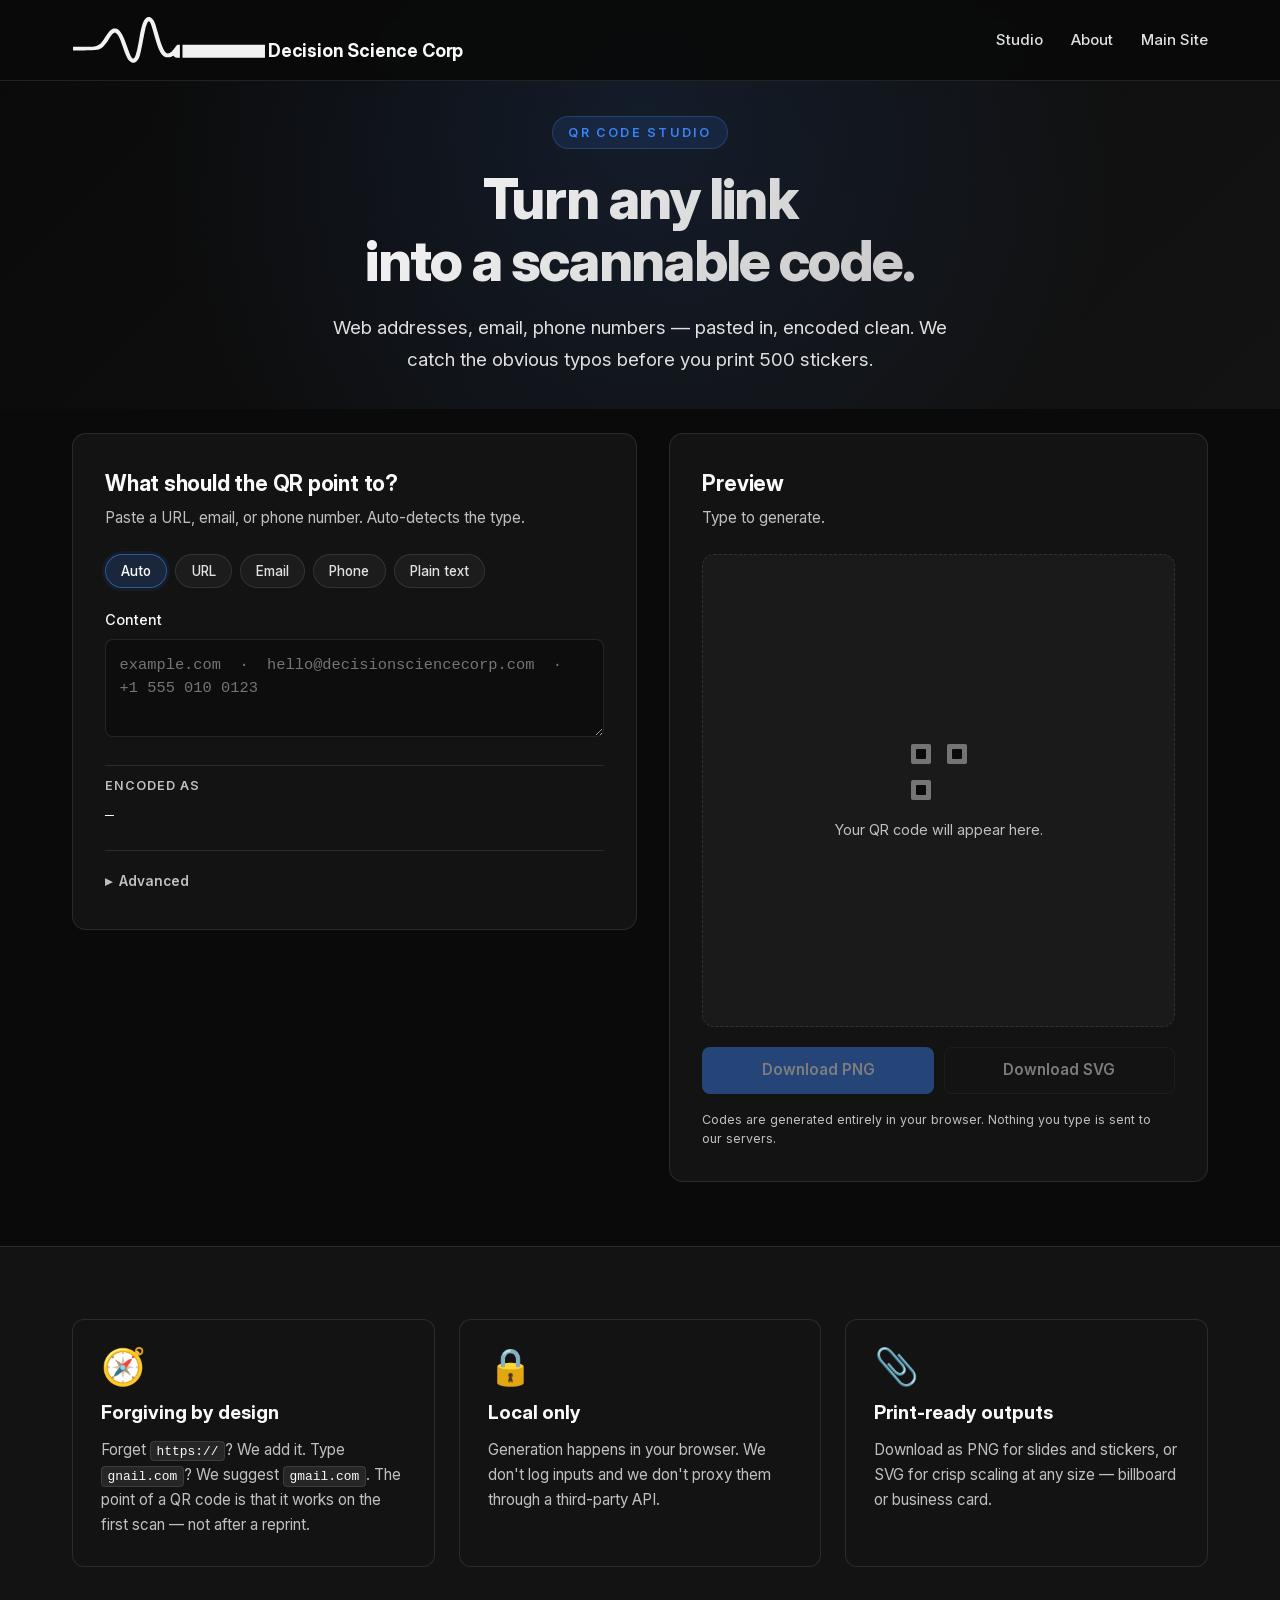
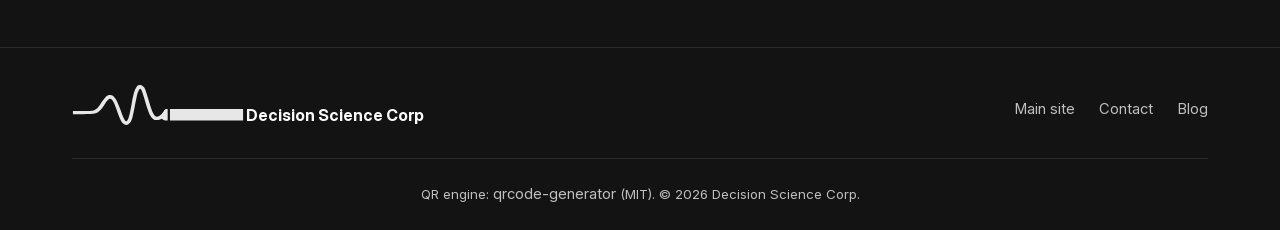
==== public/index.html @ e88663f1 "Initial QR Code Studio app Static, client-side QR generator at qr.decisionsciencecorp.com (multihost" ====
<!DOCTYPE html>
<html lang="en">
<head>
    <meta charset="UTF-8">
    <meta name="viewport" content="width=device-width, initial-scale=1.0">
    <title>QR Code Studio | Decision Science Corp</title>
    <meta name="description" content="Generate QR codes for any URL, email, or phone number. Catches common typos before you print stickers.">
    <meta name="theme-color" content="#0a0a0a">

    <link rel="icon" type="image/svg+xml" href="assets/images/favicon.svg">
    <link rel="stylesheet" href="fonts/inter.css">
    <link rel="stylesheet" href="styles.css">

    <meta property="og:title" content="QR Code Studio">
    <meta property="og:description" content="Turn any URL, email, or phone number into a scannable QR code.">
    <meta property="og:type" content="website">
    <meta property="og:url" content="https://qr.decisionsciencecorp.com/">
</head>
<body>
    <nav class="navbar" id="navbar">
        <div class="nav-container">
            <a href="https://decisionsciencecorp.com/" class="nav-logo" aria-label="Decision Science Corp">
                <img src="assets/images/logo-white.svg" alt="" class="nav-logo-img" aria-hidden="true">
                <span class="nav-logo-text">Decision Science Corp</span>
            </a>
            <ul class="nav-menu" id="nav-menu">
                <li><a href="#studio" class="nav-link">Studio</a></li>
                <li><a href="#about" class="nav-link">About</a></li>
                <li><a href="https://decisionsciencecorp.com/" class="nav-link">Main Site</a></li>
            </ul>
        </div>
    </nav>

    <section class="hero hero-compact" id="studio">
        <div class="hero-container">
            <div class="hero-content">
                <p class="hero-eyebrow">QR Code Studio</p>
                <h1 class="hero-title">Turn any link<br>into a scannable code.</h1>
                <p class="hero-subtitle">
                    Web addresses, email, phone numbers — pasted in, encoded clean.
                    We catch the obvious typos before you print 500 stickers.
                </p>
            </div>
        </div>
    </section>

    <section class="studio-section">
        <div class="container studio-grid">

            <div class="studio-card studio-card--input">
                <div class="studio-card__header">
                    <h2 class="studio-card__title">What should the QR point to?</h2>
                    <p class="studio-card__subtitle">Paste a URL, email, or phone number. Auto-detects the type.</p>
                </div>

                <div class="type-toggle" role="radiogroup" aria-label="QR content type">
                    <button type="button" class="type-pill is-active" data-type="auto" role="radio" aria-checked="true">Auto</button>
                    <button type="button" class="type-pill" data-type="url" role="radio" aria-checked="false">URL</button>
                    <button type="button" class="type-pill" data-type="email" role="radio" aria-checked="false">Email</button>
                    <button type="button" class="type-pill" data-type="tel" role="radio" aria-checked="false">Phone</button>
                    <button type="button" class="type-pill" data-type="text" role="radio" aria-checked="false">Plain text</button>
                </div>

                <div class="form-group">
                    <label class="form-label" for="content">Content</label>
                    <textarea id="content" class="form-textarea" rows="3"
                        placeholder="example.com  ·  hello@decisionsciencecorp.com  ·  +1 555 010 0123"
                        autocomplete="off" autocapitalize="off" autocorrect="off" spellcheck="false"></textarea>
                </div>

                <div class="suggestion-banner" id="suggestion-banner" hidden>
                    <div class="suggestion-banner__icon" aria-hidden="true">
                        <svg viewBox="0 0 16 16" width="16" height="16" fill="currentColor">
                            <path d="M8 1.5a6.5 6.5 0 1 1 0 13 6.5 6.5 0 0 1 0-13Zm-.75 4.25v3.5h1.5v-3.5h-1.5Zm0 5v1.5h1.5v-1.5h-1.5Z"/>
                        </svg>
                    </div>
                    <div class="suggestion-banner__body">
                        <p class="suggestion-banner__lead" id="suggestion-text"></p>
                        <div class="suggestion-banner__actions">
                            <button type="button" class="btn btn-small btn-primary" id="suggestion-accept">Use suggestion</button>
                            <button type="button" class="btn btn-small btn-secondary" id="suggestion-dismiss">Keep as typed</button>
                        </div>
                    </div>
                </div>

                <div class="status-row" id="status-row">
                    <span class="status-row__label">Encoded as</span>
                    <code class="status-row__value" id="encoded-value">—</code>
                </div>

                <div class="error-row" id="error-row" hidden>
                    <span id="error-text"></span>
                </div>

                <details class="advanced">
                    <summary>Advanced</summary>
                    <div class="advanced-grid">
                        <label class="advanced-field">
                            <span class="advanced-field__label">Error correction</span>
                            <select id="ecl" class="form-input">
                                <option value="L">L — 7% (smaller code)</option>
                                <option value="M" selected>M — 15% (balanced)</option>
                                <option value="Q">Q — 25%</option>
                                <option value="H">H — 30% (most damage-tolerant)</option>
                            </select>
                        </label>
                        <label class="advanced-field">
                            <span class="advanced-field__label">Module size (px)</span>
                            <input id="cell-size" class="form-input" type="number" min="2" max="20" step="1" value="8">
                        </label>
                        <label class="advanced-field">
                            <span class="advanced-field__label">Quiet-zone margin</span>
                            <input id="margin" class="form-input" type="number" min="0" max="16" step="1" value="4">
                        </label>
                    </div>
                </details>
            </div>

            <div class="studio-card studio-card--preview">
                <div class="studio-card__header">
                    <h2 class="studio-card__title">Preview</h2>
                    <p class="studio-card__subtitle" id="preview-meta">Type to generate.</p>
                </div>

                <div class="qr-stage" id="qr-stage" data-state="empty">
                    <div class="qr-empty" id="qr-empty">
                        <svg viewBox="0 0 64 64" width="64" height="64" aria-hidden="true">
                            <g fill="currentColor" opacity="0.55">
                                <rect x="4" y="4" width="20" height="20" rx="2"/>
                                <rect x="40" y="4" width="20" height="20" rx="2"/>
                                <rect x="4" y="40" width="20" height="20" rx="2"/>
                            </g>
                            <g fill="#0a0a0a">
                                <rect x="9" y="9" width="10" height="10" rx="1"/>
                                <rect x="45" y="9" width="10" height="10" rx="1"/>
                                <rect x="9" y="45" width="10" height="10" rx="1"/>
                            </g>
                        </svg>
                        <p>Your QR code will appear here.</p>
                    </div>
                    <canvas id="qr-canvas" hidden></canvas>
                </div>

                <div class="download-row">
                    <button type="button" class="btn btn-primary" id="download-png" disabled>Download PNG</button>
                    <button type="button" class="btn btn-secondary" id="download-svg" disabled>Download SVG</button>
                </div>

                <p class="preview-fineprint">
                    Codes are generated entirely in your browser. Nothing you type is sent to our servers.
                </p>
            </div>
        </div>
    </section>

    <section class="info-section" id="about">
        <div class="container info-grid">
            <div class="info-card">
                <div class="info-card__icon" aria-hidden="true">🧭</div>
                <h3 class="info-card__title">Forgiving by design</h3>
                <p class="info-card__body">
                    Forget <code>https://</code>? We add it. Type <code>gnail.com</code>?
                    We suggest <code>gmail.com</code>. The point of a QR code is that it
                    works on the first scan — not after a reprint.
                </p>
            </div>
            <div class="info-card">
                <div class="info-card__icon" aria-hidden="true">🔒</div>
                <h3 class="info-card__title">Local only</h3>
                <p class="info-card__body">
                    Generation happens in your browser. We don't log inputs and we don't
                    proxy them through a third-party API.
                </p>
            </div>
            <div class="info-card">
                <div class="info-card__icon" aria-hidden="true">📎</div>
                <h3 class="info-card__title">Print-ready outputs</h3>
                <p class="info-card__body">
                    Download as PNG for slides and stickers, or SVG for crisp scaling at
                    any size — billboard or business card.
                </p>
            </div>
        </div>
    </section>

    <footer class="footer">
        <div class="container">
            <div class="footer-content">
                <div class="footer-brand">
                    <a href="https://decisionsciencecorp.com/" class="footer-brand-link">
                        <img src="assets/images/logo-white.svg" alt="" class="footer-logo-img" aria-hidden="true">
                        <span class="footer-brand-text">Decision Science Corp</span>
                    </a>
                </div>
                <ul class="footer-list footer-list--inline">
                    <li><a class="footer-link" href="https://decisionsciencecorp.com/">Main site</a></li>
                    <li><a class="footer-link" href="https://decisionsciencecorp.com/#contact">Contact</a></li>
                    <li><a class="footer-link" href="https://decisionsciencecorp.com/blog.php">Blog</a></li>
                </ul>
            </div>
            <div class="footer-bottom">
                <p class="footer-copyright">
                    QR engine: <a class="footer-link" href="https://github.com/kazuhikoarase/qrcode-generator">qrcode-generator</a> (MIT).
                    &copy; <span id="year"></span> Decision Science Corp.
                </p>
            </div>
        </div>
    </footer>

    <script src="vendor/qrcode.js"></script>
    <script src="vendor/qrcode_UTF8.js"></script>
    <script src="app.js" defer></script>
</body>
</html>
---- public/fonts/inter.css ----
/* Variable fonts usage:
:root { font-family: "Inter", sans-serif; }
@supports (font-variation-settings: normal) {
  :root { font-family: "InterVariable", sans-serif; font-optical-sizing: auto; }
} */
@font-face {
  font-family: InterVariable;
  font-style: normal;
  font-weight: 100 900;
  font-display: swap;
  src: url("InterVariable.woff2") format("woff2");
}
@font-face {
  font-family: InterVariable;
  font-style: italic;
  font-weight: 100 900;
  font-display: swap;
  src: url("InterVariable-Italic.woff2") format("woff2");
}

/* static fonts */
@font-face { font-family: "Inter"; font-style: normal; font-weight: 100; font-display: swap; src: url("Inter-Thin.woff2") format("woff2"); }
@font-face { font-family: "Inter"; font-style: italic; font-weight: 100; font-display: swap; src: url("Inter-ThinItalic.woff2") format("woff2"); }
@font-face { font-family: "Inter"; font-style: normal; font-weight: 200; font-display: swap; src: url("Inter-ExtraLight.woff2") format("woff2"); }
@font-face { font-family: "Inter"; font-style: italic; font-weight: 200; font-display: swap; src: url("Inter-ExtraLightItalic.woff2") format("woff2"); }
@font-face { font-family: "Inter"; font-style: normal; font-weight: 300; font-display: swap; src: url("Inter-Light.woff2") format("woff2"); }
@font-face { font-family: "Inter"; font-style: italic; font-weight: 300; font-display: swap; src: url("Inter-LightItalic.woff2") format("woff2"); }
@font-face { font-family: "Inter"; font-style: normal; font-weight: 400; font-display: swap; src: url("Inter-Regular.woff2") format("woff2"); }
@font-face { font-family: "Inter"; font-style: italic; font-weight: 400; font-display: swap; src: url("Inter-Italic.woff2") format("woff2"); }
@font-face { font-family: "Inter"; font-style: normal; font-weight: 500; font-display: swap; src: url("Inter-Medium.woff2") format("woff2"); }
@font-face { font-family: "Inter"; font-style: italic; font-weight: 500; font-display: swap; src: url("Inter-MediumItalic.woff2") format("woff2"); }
@font-face { font-family: "Inter"; font-style: normal; font-weight: 600; font-display: swap; src: url("Inter-SemiBold.woff2") format("woff2"); }
@font-face { font-family: "Inter"; font-style: italic; font-weight: 600; font-display: swap; src: url("Inter-SemiBoldItalic.woff2") format("woff2"); }
@font-face { font-family: "Inter"; font-style: normal; font-weight: 700; font-display: swap; src: url("Inter-Bold.woff2") format("woff2"); }
@font-face { font-family: "Inter"; font-style: italic; font-weight: 700; font-display: swap; src: url("Inter-BoldItalic.woff2") format("woff2"); }
@font-face { font-family: "Inter"; font-style: normal; font-weight: 800; font-display: swap; src: url("Inter-ExtraBold.woff2") format("woff2"); }
@font-face { font-family: "Inter"; font-style: italic; font-weight: 800; font-display: swap; src: url("Inter-ExtraBoldItalic.woff2") format("woff2"); }
@font-face { font-family: "Inter"; font-style: normal; font-weight: 900; font-display: swap; src: url("Inter-Black.woff2") format("woff2"); }
@font-face { font-family: "Inter"; font-style: italic; font-weight: 900; font-display: swap; src: url("Inter-BlackItalic.woff2") format("woff2"); }
@font-face { font-family: "InterDisplay"; font-style: normal; font-weight: 100; font-display: swap; src: url("InterDisplay-Thin.woff2") format("woff2"); }
@font-face { font-family: "InterDisplay"; font-style: italic; font-weight: 100; font-display: swap; src: url("InterDisplay-ThinItalic.woff2") format("woff2"); }
@font-face { font-family: "InterDisplay"; font-style: normal; font-weight: 200; font-display: swap; src: url("InterDisplay-ExtraLight.woff2") format("woff2"); }
@font-face { font-family: "InterDisplay"; font-style: italic; font-weight: 200; font-display: swap; src: url("InterDisplay-ExtraLightItalic.woff2") format("woff2"); }
@font-face { font-family: "InterDisplay"; font-style: normal; font-weight: 300; font-display: swap; src: url("InterDisplay-Light.woff2") format("woff2"); }
@font-face { font-family: "InterDisplay"; font-style: italic; font-weight: 300; font-display: swap; src: url("InterDisplay-LightItalic.woff2") format("woff2"); }
@font-face { font-family: "InterDisplay"; font-style: normal; font-weight: 400; font-display: swap; src: url("InterDisplay-Regular.woff2") format("woff2"); }
@font-face { font-family: "InterDisplay"; font-style: italic; font-weight: 400; font-display: swap; src: url("InterDisplay-Italic.woff2") format("woff2"); }
@font-face { font-family: "InterDisplay"; font-style: normal; font-weight: 500; font-display: swap; src: url("InterDisplay-Medium.woff2") format("woff2"); }
@font-face { font-family: "InterDisplay"; font-style: italic; font-weight: 500; font-display: swap; src: url("InterDisplay-MediumItalic.woff2") format("woff2"); }
@font-face { font-family: "InterDisplay"; font-style: normal; font-weight: 600; font-display: swap; src: url("InterDisplay-SemiBold.woff2") format("woff2"); }
@font-face { font-family: "InterDisplay"; font-style: italic; font-weight: 600; font-display: swap; src: url("InterDisplay-SemiBoldItalic.woff2") format("woff2"); }
@font-face { font-family: "InterDisplay"; font-style: normal; font-weight: 700; font-display: swap; src: url("InterDisplay-Bold.woff2") format("woff2"); }
@font-face { font-family: "InterDisplay"; font-style: italic; font-weight: 700; font-display: swap; src: url("InterDisplay-BoldItalic.woff2") format("woff2"); }
@font-face { font-family: "InterDisplay"; font-style: normal; font-weight: 800; font-display: swap; src: url("InterDisplay-ExtraBold.woff2") format("woff2"); }
@font-face { font-family: "InterDisplay"; font-style: italic; font-weight: 800; font-display: swap; src: url("InterDisplay-ExtraBoldItalic.woff2") format("woff2"); }
@font-face { font-family: "InterDisplay"; font-style: normal; font-weight: 900; font-display: swap; src: url("InterDisplay-Black.woff2") format("woff2"); }
@font-face { font-family: "InterDisplay"; font-style: italic; font-weight: 900; font-display: swap; src: url("InterDisplay-BlackItalic.woff2") format("woff2"); }

@font-feature-values InterVariable {
    @character-variant {
        cv01: 1; cv02: 2; cv03: 3; cv04: 4; cv05: 5; cv06: 6; cv07: 7; cv08: 8;
        cv09: 9; cv10: 10; cv11: 11; cv12: 12; cv13: 13;
        alt-1:            1; /* Alternate one */
        alt-3:            9; /* Flat-top three */
        open-4:           2; /* Open four */
        open-6:           3; /* Open six */
        open-9:           4; /* Open nine */
        lc-l-with-tail:   5; /* Lower-case L with tail */
        simplified-u:     6; /* Simplified u */
        alt-double-s:     7; /* Alternate German double s */
        uc-i-with-serif:  8; /* Upper-case i with serif */
        uc-g-with-spur:  10; /* Capital G with spur */
        single-story-a:  11; /* Single-story a */
        compact-lc-f:    12; /* Compact f */
        compact-lc-t:    13; /* Compact t */
    }
    @styleset {
        ss01: 1; ss02: 2; ss03: 3; ss04: 4; ss05: 5; ss06: 6; ss07: 7; ss08: 8;
        open-digits: 1;                /* Open digits */
        disambiguation: 2;             /* Disambiguation (with zero) */
        disambiguation-except-zero: 4; /* Disambiguation (no zero) */
        round-quotes-and-commas: 3;    /* Round quotes &amp; commas */
        square-punctuation: 7;         /* Square punctuation */
        square-quotes: 8;              /* Square quotes */
        circled-characters: 5;         /* Circled characters */
        squared-characters: 6;         /* Squared characters */
    }
}
@font-feature-values Inter {
    @character-variant {
        cv01: 1; cv02: 2; cv03: 3; cv04: 4; cv05: 5; cv06: 6; cv07: 7; cv08: 8;
        cv09: 9; cv10: 10; cv11: 11; cv12: 12; cv13: 13;
        alt-1:            1; /* Alternate one */
        alt-3:            9; /* Flat-top three */
        open-4:           2; /* Open four */
        open-6:           3; /* Open six */
        open-9:           4; /* Open nine */
        lc-l-with-tail:   5; /* Lower-case L with tail */
        simplified-u:     6; /* Simplified u */
        alt-double-s:     7; /* Alternate German double s */
        uc-i-with-serif:  8; /* Upper-case i with serif */
        uc-g-with-spur:  10; /* Capital G with spur */
        single-story-a:  11; /* Single-story a */
        compact-lc-f:    12; /* Compact f */
        compact-lc-t:    13; /* Compact t */
    }
    @styleset {
        ss01: 1; ss02: 2; ss03: 3; ss04: 4; ss05: 5; ss06: 6; ss07: 7; ss08: 8;
        open-digits: 1;                /* Open digits */
        disambiguation: 2;             /* Disambiguation (with zero) */
        disambiguation-except-zero: 4; /* Disambiguation (no zero) */
        round-quotes-and-commas: 3;    /* Round quotes &amp; commas */
        square-punctuation: 7;         /* Square punctuation */
        square-quotes: 8;              /* Square quotes */
        circled-characters: 5;         /* Circled characters */
        squared-characters: 6;         /* Squared characters */
    }
}
@font-feature-values InterDisplay {
    @character-variant {
        cv01: 1; cv02: 2; cv03: 3; cv04: 4; cv05: 5; cv06: 6; cv07: 7; cv08: 8;
        cv09: 9; cv10: 10; cv11: 11; cv12: 12; cv13: 13;
        alt-1:            1; /* Alternate one */
        alt-3:            9; /* Flat-top three */
        open-4:           2; /* Open four */
        open-6:           3; /* Open six */
        open-9:           4; /* Open nine */
        lc-l-with-tail:   5; /* Lower-case L with tail */
        simplified-u:     6; /* Simplified u */
        alt-double-s:     7; /* Alternate German double s */
        uc-i-with-serif:  8; /* Upper-case i with serif */
        uc-g-with-spur:  10; /* Capital G with spur */
        single-story-a:  11; /* Single-story a */
        compact-lc-f:    12; /* Compact f */
        compact-lc-t:    13; /* Compact t */
    }
    @styleset {
        ss01: 1; ss02: 2; ss03: 3; ss04: 4; ss05: 5; ss06: 6; ss07: 7; ss08: 8;
        open-digits: 1;                /* Open digits */
        disambiguation: 2;             /* Disambiguation (with zero) */
        disambiguation-except-zero: 4; /* Disambiguation (no zero) */
        round-quotes-and-commas: 3;    /* Round quotes &amp; commas */
        square-punctuation: 7;         /* Square punctuation */
        square-quotes: 8;              /* Square quotes */
        circled-characters: 5;         /* Circled characters */
        squared-characters: 6;         /* Squared characters */
    }
}
---- public/styles.css ----
/* QR Code Studio — visual identity tracks decisionsciencecorp.com */

* {
    margin: 0;
    padding: 0;
    box-sizing: border-box;
}

:root {
    font-family: "Inter", -apple-system, BlinkMacSystemFont, "Segoe UI", sans-serif;
    font-optical-sizing: auto;
    -webkit-font-smoothing: antialiased;
    -moz-osx-font-smoothing: grayscale;

    /* Colors — same palette as decisionsciencecorp.com */
    --bg-primary: #0a0a0a;
    --bg-secondary: #131313;
    --bg-card: rgba(20, 20, 20, 0.9);
    --text-primary: #fafafa;
    --text-secondary: #e0e0e0;
    --text-muted: #c0c0c0;
    --border-color: rgba(255, 255, 255, 0.1);
    --accent: #3b82f6;
    --accent-hover: #2563eb;
    --warn: #fbbf24;
    --warn-soft: rgba(251, 191, 36, 0.12);
    --warn-border: rgba(251, 191, 36, 0.32);
    --error: #fb7185;
    --error-soft: rgba(251, 113, 133, 0.12);
    --error-border: rgba(251, 113, 133, 0.32);

    /* Logo sizing copied from DSC root tokens (keeps wordmark + bar aligned) */
    --brand-wordmark-d-height-em: 0.7222;
    --brand-logo-bar-thickness-ratio: 0.2725;
    --brand-mark-height-em: calc(var(--brand-wordmark-d-height-em) / var(--brand-logo-bar-thickness-ratio));
    --brand-logo-bar-center-ratio: 0.7331;
    --brand-logo-bar-center-offset-ratio: calc(var(--brand-logo-bar-center-ratio) - 0.5);

    --site-nav-height: calc(4.75rem + env(safe-area-inset-top, 0px));
}

@supports (font-variation-settings: normal) {
    :root {
        font-family: "InterVariable", sans-serif;
    }
}

html {
    scroll-behavior: smooth;
    overflow-x: clip;
}

body {
    background: var(--bg-primary);
    color: var(--text-primary);
    line-height: 1.6;
    overflow-x: clip;
    min-height: 100vh;
}

.container {
    max-width: 1200px;
    margin: 0 auto;
    padding: 0 2rem;
    width: 100%;
    min-width: 0;
}

img, svg, canvas {
    max-width: 100%;
    height: auto;
}

/* `display: flex/grid` declarations beat the user-agent `[hidden] { display:none }`
 * rule on specificity. Restore the override globally so `element.hidden = true`
 * actually hides things. */
[hidden] { display: none !important; }

code {
    font-family: ui-monospace, "SFMono-Regular", Menlo, Consolas, "Courier New", monospace;
    background: rgba(255, 255, 255, 0.06);
    border: 1px solid var(--border-color);
    border-radius: 4px;
    padding: 0.1rem 0.35rem;
    font-size: 0.88em;
    color: var(--text-primary);
    word-break: break-word;
}

/* ─────────────────────────  Navbar (DSC parity)  ─────────────────────────── */

.navbar {
    position: fixed;
    top: 0;
    left: 0;
    right: 0;
    padding-top: env(safe-area-inset-top, 0);
    background: rgba(10, 10, 10, 0.95);
    backdrop-filter: blur(10px);
    border-bottom: 1px solid var(--border-color);
    z-index: 1000;
}

.nav-container {
    max-width: 1200px;
    margin: 0 auto;
    padding: 1rem 2rem;
    display: flex;
    justify-content: space-between;
    align-items: center;
    gap: 0.75rem;
    min-width: 0;
}

.nav-logo {
    display: flex;
    align-items: center;
    gap: 0.15rem;
    text-decoration: none;
    color: var(--text-primary);
    font-size: 1.125rem;
    min-width: 0;
    overflow: hidden;
}

.nav-logo-img {
    height: calc(var(--brand-mark-height-em) * 1em);
    width: auto;
    opacity: 0.95;
    vertical-align: middle;
    align-self: center;
}

.nav-logo-text {
    font-family: "InterDisplay", "Inter", sans-serif;
    font-size: 1em;
    font-weight: 700;
    letter-spacing: -0.01em;
    line-height: 1.15;
    margin-left: -0.02em;
    transform: translateY(calc(var(--brand-logo-bar-center-offset-ratio) * var(--brand-mark-height-em) * 1em));
    overflow-wrap: anywhere;
}

.nav-menu {
    display: flex;
    list-style: none;
    gap: 1.75rem;
    align-items: center;
}

.nav-link {
    color: var(--text-secondary);
    text-decoration: none;
    font-weight: 500;
    font-size: 0.9375rem;
    transition: color 0.3s ease;
    position: relative;
}

.nav-link:hover { color: var(--text-primary); }

.nav-link::after {
    content: '';
    position: absolute;
    bottom: -4px;
    left: 0;
    width: 0;
    height: 2px;
    background: var(--accent);
    transition: width 0.3s ease;
}

.nav-link:hover::after { width: 100%; }

/* ─────────────────────────  Hero (compact)  ──────────────────────────────── */

.hero {
    display: flex;
    align-items: center;
    justify-content: center;
    background: linear-gradient(135deg, var(--bg-primary) 0%, var(--bg-secondary) 100%);
    padding: 8rem 2rem 3rem;
    position: relative;
    overflow: hidden;
}

.hero-compact {
    min-height: auto;
    padding: calc(var(--site-nav-height) + 2.5rem) 2rem 2rem;
}

.hero::before {
    content: '';
    position: absolute;
    inset: 0;
    background: radial-gradient(circle at 50% 30%, rgba(59, 130, 246, 0.12) 0%, transparent 70%);
    pointer-events: none;
}

.hero-container {
    max-width: 1200px;
    width: 100%;
    position: relative;
    z-index: 1;
}

.hero-content {
    max-width: 760px;
    margin: 0 auto;
    text-align: center;
}

.hero-eyebrow {
    display: inline-block;
    font-size: 0.78rem;
    font-weight: 600;
    text-transform: uppercase;
    letter-spacing: 0.18em;
    color: var(--accent);
    background: rgba(59, 130, 246, 0.12);
    border: 1px solid rgba(59, 130, 246, 0.3);
    border-radius: 999px;
    padding: 0.35rem 0.95rem;
    margin-bottom: 1.25rem;
}

.hero-title {
    font-family: "InterDisplay", "Inter", sans-serif;
    font-size: clamp(2rem, 4.4vw, 3.5rem);
    font-weight: 800;
    line-height: 1.1;
    letter-spacing: -0.03em;
    margin-bottom: 1.25rem;
    background: linear-gradient(135deg, #ffffff 0%, #c0c0c0 100%);
    -webkit-background-clip: text;
    -webkit-text-fill-color: transparent;
    background-clip: text;
}

.hero-subtitle {
    font-size: clamp(1rem, 1.6vw, 1.18rem);
    color: var(--text-secondary);
    line-height: 1.7;
    max-width: 640px;
    margin-left: auto;
    margin-right: auto;
}

/* ─────────────────────────  Studio (form + preview)  ─────────────────────── */

.studio-section {
    padding: 1.5rem 0 4rem;
}

.studio-grid {
    display: grid;
    grid-template-columns: minmax(0, 1.05fr) minmax(0, 1fr);
    gap: 2rem;
    align-items: start;
}

.studio-card {
    background: var(--bg-card);
    border: 1px solid var(--border-color);
    border-radius: 14px;
    padding: 2rem;
    min-width: 0;
    transition: border-color 0.3s ease, box-shadow 0.3s ease;
}

.studio-card:hover {
    border-color: rgba(255, 255, 255, 0.18);
}

.studio-card__header {
    margin-bottom: 1.5rem;
}

.studio-card__title {
    font-family: "InterDisplay", "Inter", sans-serif;
    font-size: 1.35rem;
    font-weight: 700;
    letter-spacing: -0.01em;
    color: var(--text-primary);
    margin-bottom: 0.4rem;
}

.studio-card__subtitle {
    font-size: 0.95rem;
    color: var(--text-muted);
    line-height: 1.55;
}

/* Type-toggle pills */
.type-toggle {
    display: flex;
    flex-wrap: wrap;
    gap: 0.5rem;
    margin-bottom: 1.25rem;
}

.type-pill {
    background: rgba(255, 255, 255, 0.04);
    color: var(--text-secondary);
    border: 1px solid var(--border-color);
    border-radius: 999px;
    padding: 0.5rem 0.95rem;
    font-size: 0.85rem;
    font-weight: 500;
    font-family: inherit;
    cursor: pointer;
    transition: background 0.2s ease, border-color 0.2s ease, color 0.2s ease, transform 0.2s ease;
}

.type-pill:hover {
    border-color: rgba(255, 255, 255, 0.25);
    color: var(--text-primary);
}

.type-pill.is-active {
    background: rgba(59, 130, 246, 0.18);
    border-color: rgba(59, 130, 246, 0.55);
    color: var(--text-primary);
    box-shadow: 0 0 0 3px rgba(59, 130, 246, 0.08);
}

/* Form fields (DSC parity) */
.form-group { margin-bottom: 1.25rem; }

.form-label {
    display: block;
    font-weight: 500;
    margin-bottom: 0.5rem;
    color: var(--text-primary);
    font-size: 0.9rem;
}

.form-input,
.form-textarea {
    width: 100%;
    padding: 0.85rem;
    background: rgba(10, 10, 10, 0.6);
    border: 1px solid var(--border-color);
    border-radius: 8px;
    color: var(--text-primary);
    font-family: inherit;
    font-size: 1rem;
    transition: border-color 0.2s ease, box-shadow 0.2s ease;
}

.form-input:focus,
.form-textarea:focus {
    outline: none;
    border-color: var(--accent);
    box-shadow: 0 0 0 3px rgba(59, 130, 246, 0.18);
}

.form-textarea {
    resize: vertical;
    min-height: 88px;
    font-family: ui-monospace, "SFMono-Regular", Menlo, Consolas, "Courier New", monospace;
    font-size: 0.96rem;
    line-height: 1.5;
}

/* Suggestion banner */
.suggestion-banner {
    display: flex;
    gap: 0.85rem;
    align-items: flex-start;
    background: var(--warn-soft);
    border: 1px solid var(--warn-border);
    border-radius: 10px;
    padding: 0.95rem 1rem;
    margin-bottom: 1.25rem;
    color: var(--text-primary);
}

.suggestion-banner__icon {
    color: var(--warn);
    margin-top: 0.1rem;
    flex-shrink: 0;
}

.suggestion-banner__body {
    flex: 1;
    min-width: 0;
}

.suggestion-banner__lead {
    font-size: 0.93rem;
    line-height: 1.5;
    margin-bottom: 0.6rem;
    overflow-wrap: anywhere;
}

.suggestion-banner__lead strong {
    color: var(--warn);
    font-weight: 600;
}

.suggestion-banner__actions {
    display: flex;
    gap: 0.5rem;
    flex-wrap: wrap;
}

/* Status row (encoded preview) */
.status-row {
    display: flex;
    flex-wrap: wrap;
    gap: 0.5rem 0.75rem;
    align-items: baseline;
    padding: 0.65rem 0;
    border-top: 1px solid var(--border-color);
    margin-top: 0.25rem;
}

.status-row__label {
    color: var(--text-muted);
    font-size: 0.78rem;
    text-transform: uppercase;
    letter-spacing: 0.08em;
    font-weight: 600;
}

.status-row__value {
    color: var(--text-primary);
    background: transparent;
    border: 0;
    padding: 0;
    font-size: 0.92rem;
    overflow-wrap: anywhere;
    word-break: break-all;
    flex: 1 1 100%;
    min-width: 0;
}

/* Error row */
.error-row {
    background: var(--error-soft);
    border: 1px solid var(--error-border);
    color: var(--error);
    border-radius: 8px;
    padding: 0.7rem 0.85rem;
    font-size: 0.9rem;
    margin-bottom: 1.25rem;
}

/* Advanced disclosure */
.advanced {
    margin-top: 0.75rem;
    border-top: 1px solid var(--border-color);
    padding-top: 1rem;
}

.advanced > summary {
    cursor: pointer;
    color: var(--text-muted);
    font-size: 0.85rem;
    font-weight: 600;
    list-style: none;
    user-select: none;
    padding: 0.25rem 0;
    transition: color 0.2s ease;
}

.advanced > summary::-webkit-details-marker { display: none; }
.advanced > summary::before {
    content: '▸';
    display: inline-block;
    margin-right: 0.45rem;
    transition: transform 0.2s ease;
}
.advanced[open] > summary::before { transform: rotate(90deg); }
.advanced > summary:hover { color: var(--text-primary); }

.advanced-grid {
    display: grid;
    grid-template-columns: repeat(auto-fit, minmax(min(100%, 200px), 1fr));
    gap: 0.75rem;
    margin-top: 0.85rem;
}

.advanced-field { display: block; min-width: 0; }
.advanced-field__label {
    display: block;
    font-size: 0.78rem;
    color: var(--text-muted);
    margin-bottom: 0.35rem;
    text-transform: uppercase;
    letter-spacing: 0.06em;
    font-weight: 600;
}

/* QR stage */
.qr-stage {
    background: #ffffff;
    border-radius: 12px;
    aspect-ratio: 1;
    display: flex;
    align-items: center;
    justify-content: center;
    padding: 1.25rem;
    margin-bottom: 1.25rem;
    position: relative;
    overflow: hidden;
    transition: background 0.3s ease;
}

.qr-stage[data-state="empty"] {
    background: rgba(255, 255, 255, 0.03);
    border: 1px dashed var(--border-color);
}

.qr-stage[data-state="error"] {
    background: rgba(251, 113, 133, 0.05);
    border: 1px dashed var(--error-border);
}

.qr-stage[data-state="ready"] {
    background: #ffffff;
}

.qr-empty {
    color: var(--text-muted);
    text-align: center;
    display: flex;
    flex-direction: column;
    align-items: center;
    gap: 0.85rem;
}

.qr-empty p {
    font-size: 0.9rem;
}

#qr-canvas {
    display: block;
    image-rendering: pixelated;
    image-rendering: crisp-edges;
    max-width: 100%;
    max-height: 100%;
    width: auto;
    height: auto;
}

/* Visibility of #qr-canvas / #qr-empty is toggled in JS via the `hidden`
 * attribute (see setStatus in app.js). The global `[hidden] !important` rule
 * handles the rest. */

/* Buttons (DSC parity) */
.btn {
    display: inline-block;
    padding: 0.85rem 1.6rem;
    font-size: 0.95rem;
    font-weight: 600;
    text-decoration: none;
    border-radius: 8px;
    transition: background 0.25s ease, transform 0.2s ease, box-shadow 0.25s ease, border-color 0.25s ease, color 0.25s ease;
    border: 1px solid transparent;
    cursor: pointer;
    font-family: inherit;
    line-height: 1.2;
}

.btn-small {
    padding: 0.5rem 0.95rem;
    font-size: 0.85rem;
}

.btn-primary {
    background: var(--accent);
    color: white;
}

.btn-primary:hover:not(:disabled) {
    background: var(--accent-hover);
    transform: translateY(-1px);
    box-shadow: 0 8px 22px rgba(59, 130, 246, 0.28);
}

.btn-secondary {
    background: transparent;
    color: var(--text-primary);
    border-color: var(--border-color);
}

.btn-secondary:hover:not(:disabled) {
    background: rgba(255, 255, 255, 0.05);
    border-color: rgba(255, 255, 255, 0.2);
}

.btn:disabled {
    opacity: 0.45;
    cursor: not-allowed;
    transform: none !important;
    box-shadow: none !important;
}

.download-row {
    display: flex;
    flex-wrap: wrap;
    gap: 0.6rem;
}

.download-row .btn { flex: 1 1 140px; }

.preview-fineprint {
    margin-top: 1rem;
    font-size: 0.78rem;
    color: var(--text-muted);
    line-height: 1.55;
}

/* ─────────────────────────  Info section  ────────────────────────────────── */

.info-section {
    padding: 1.5rem 0 4rem;
    background: var(--bg-secondary);
    border-top: 1px solid var(--border-color);
}

.info-grid {
    display: grid;
    grid-template-columns: repeat(auto-fit, minmax(min(100%, 280px), 1fr));
    gap: 1.5rem;
    padding-top: 3rem;
    padding-bottom: 1rem;
}

.info-card {
    background: var(--bg-card);
    border: 1px solid var(--border-color);
    border-radius: 12px;
    padding: 1.75rem;
    transition: transform 0.25s ease, border-color 0.25s ease, box-shadow 0.25s ease;
}

.info-card:hover {
    transform: translateY(-3px);
    border-color: rgba(255, 255, 255, 0.2);
    box-shadow: 0 10px 28px rgba(0, 0, 0, 0.35);
}

.info-card__icon {
    font-size: 2.25rem;
    margin-bottom: 0.85rem;
    line-height: 1;
}

.info-card__title {
    font-family: "InterDisplay", "Inter", sans-serif;
    font-size: 1.2rem;
    font-weight: 700;
    margin-bottom: 0.55rem;
}

.info-card__body {
    color: var(--text-muted);
    font-size: 0.95rem;
    line-height: 1.65;
}

.info-card__body code {
    background: rgba(255, 255, 255, 0.08);
    font-size: 0.85em;
}

/* ─────────────────────────  Footer  ──────────────────────────────────────── */

.footer {
    background: var(--bg-secondary);
    border-top: 1px solid var(--border-color);
    padding: 2.25rem 0 1.5rem;
}

.footer-content {
    display: flex;
    flex-wrap: wrap;
    align-items: center;
    justify-content: space-between;
    gap: 1.25rem;
    margin-bottom: 1.5rem;
}

.footer-brand-link {
    display: inline-flex;
    align-items: center;
    gap: 0.15rem;
    text-decoration: none;
    color: var(--text-primary);
}

.footer-logo-img {
    height: calc(var(--brand-mark-height-em) * 1em);
    width: auto;
    opacity: 0.9;
    vertical-align: middle;
    align-self: center;
}

.footer-brand-text {
    font-family: "InterDisplay", "Inter", sans-serif;
    font-weight: 700;
    font-size: 1em;
    line-height: 1.15;
    margin-left: -0.02em;
    transform: translateY(calc(var(--brand-logo-bar-center-offset-ratio) * var(--brand-mark-height-em) * 1em));
}

.footer-list {
    list-style: none;
    display: flex;
    gap: 1.5rem;
    flex-wrap: wrap;
    align-items: center;
}

.footer-list--inline { padding: 0; margin: 0; }

.footer-link {
    color: var(--text-muted);
    text-decoration: none;
    transition: color 0.2s ease;
    font-size: 0.92rem;
}

.footer-link:hover { color: var(--text-primary); }

.footer-bottom {
    padding-top: 1.5rem;
    border-top: 1px solid var(--border-color);
    text-align: center;
}

.footer-copyright {
    color: var(--text-muted);
    font-size: 0.83rem;
}

/* ─────────────────────────  Responsive  ──────────────────────────────────── */

@media (max-width: 968px) {
    .studio-grid {
        grid-template-columns: minmax(0, 1fr);
        gap: 1.5rem;
    }
}

@media (max-width: 768px) {
    .hero-compact {
        padding: calc(var(--site-nav-height) + 1.25rem) 1.25rem 1.25rem;
    }

    .hero-title { font-size: clamp(1.8rem, 6.5vw, 2.5rem); }
    .hero-subtitle { font-size: 0.98rem; }

    .nav-container { padding: 0.85rem 1.25rem; }
    .nav-menu { gap: 1rem; }
    .nav-link { font-size: 0.85rem; }

    .container { padding: 0 1.25rem; }

    .studio-card { padding: 1.5rem; border-radius: 12px; }
    .studio-section { padding: 1rem 0 2.5rem; }
    .info-section { padding: 1rem 0 2.5rem; }
    .info-grid { padding-top: 2rem; }

    .download-row .btn { flex: 1 1 100%; }

    .footer-content { flex-direction: column; align-items: flex-start; }
}

@media (max-width: 480px) {
    .nav-logo-text { display: none; }
    .nav-container { padding: 0.85rem 1rem; }
    .container { padding: 0 1rem; }
    .hero-compact { padding: calc(var(--site-nav-height) + 0.75rem) 1rem 1rem; }
    .studio-card { padding: 1.25rem; }

    .type-toggle { gap: 0.4rem; }
    .type-pill { padding: 0.45rem 0.8rem; font-size: 0.8rem; }
}

/* Reduced motion */
@media (prefers-reduced-motion: reduce) {
    * { transition-duration: 0.01ms !important; animation-duration: 0.01ms !important; }
    html { scroll-behavior: auto; }
}
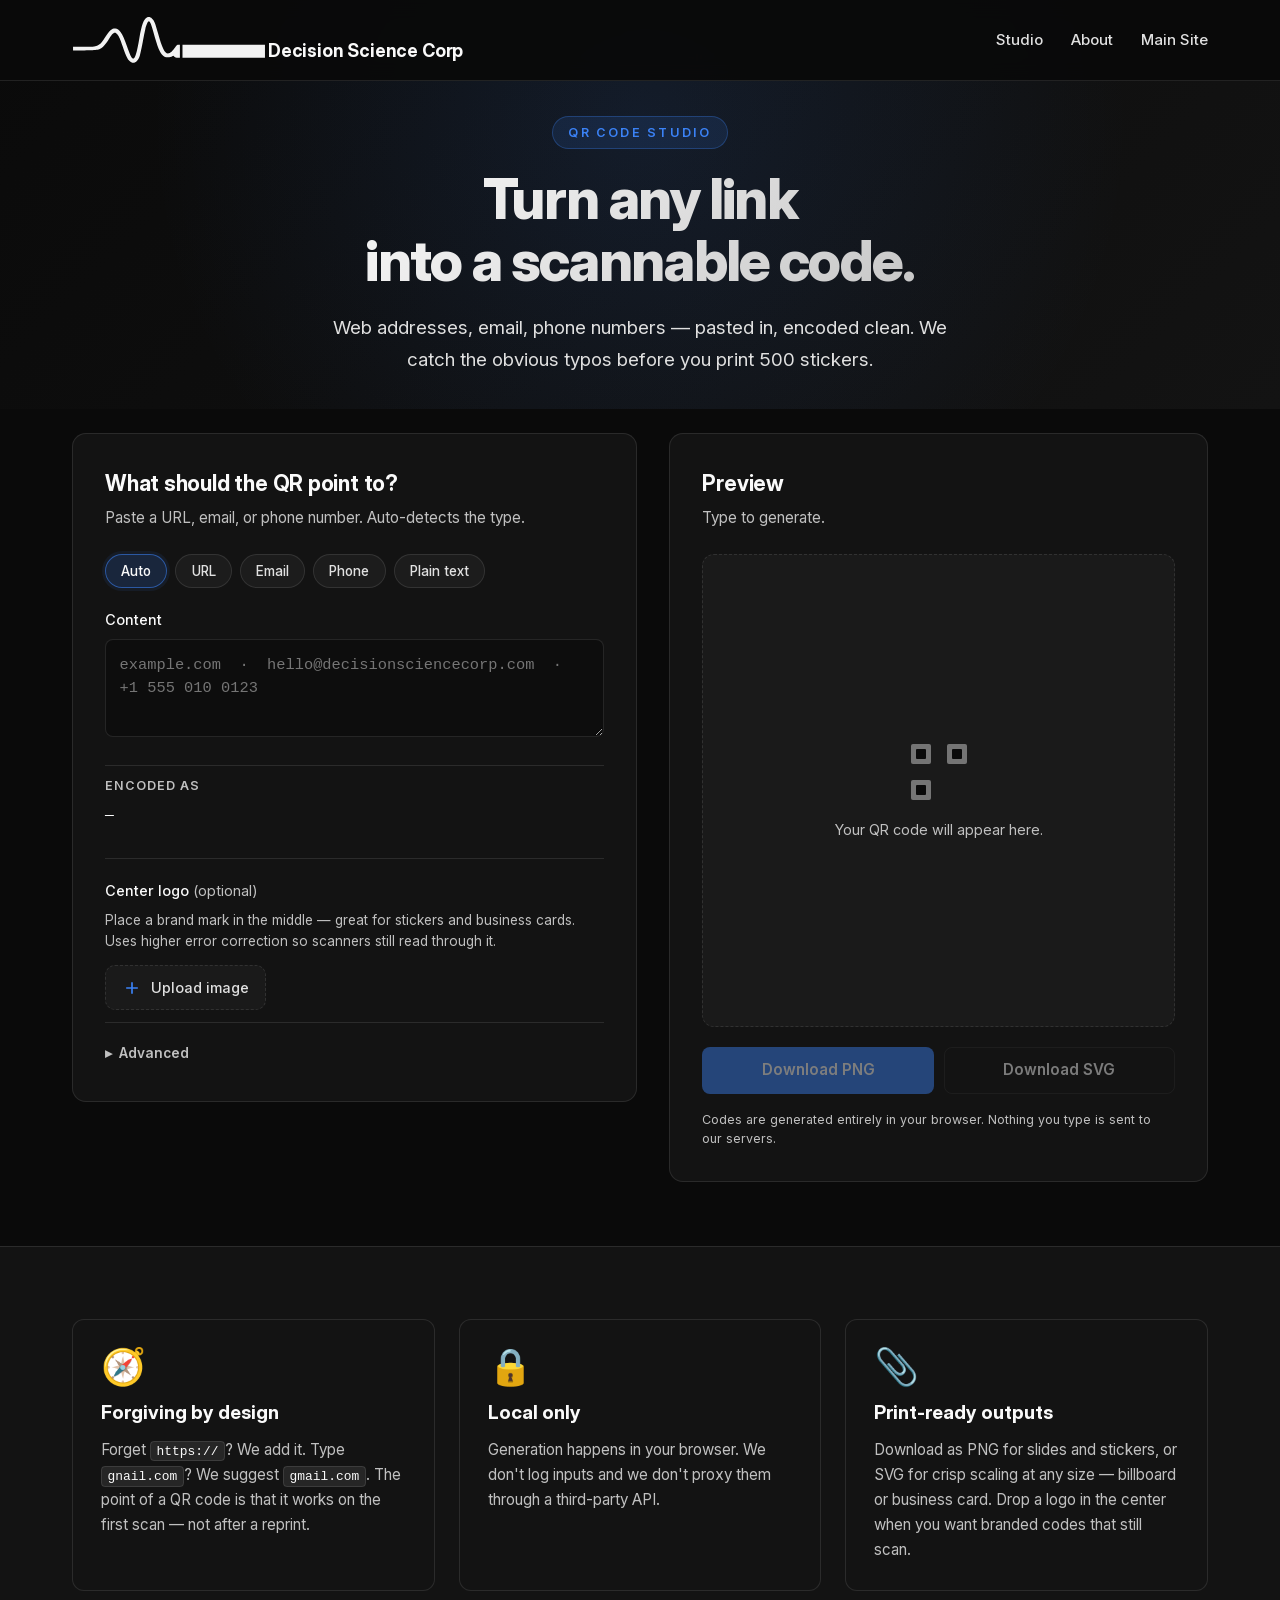
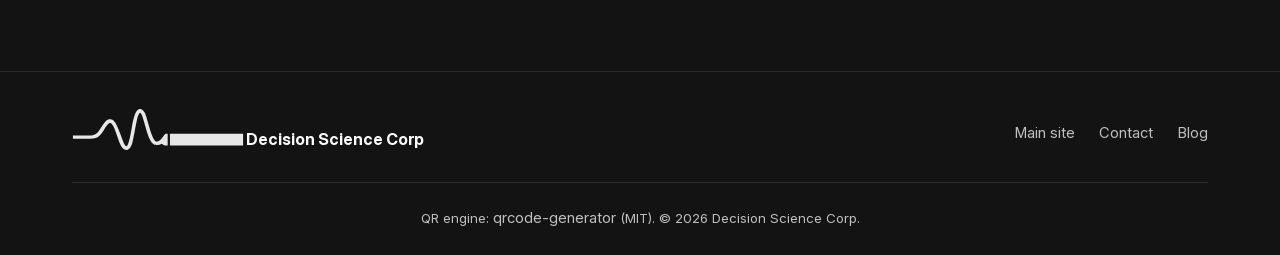
==== commit 40640b05: "Add optional center logo overlay for branded QR codes Users can upload PNG/JPEG/GIF/WebP/SVG (≤2 MB)" ====
--- a/public/index.html
+++ b/public/index.html
@@ -92,6 +92,32 @@
                     <span id="error-text"></span>
                 </div>
 
+                <div class="logo-panel" id="logo-panel">
+                    <div class="logo-panel__header">
+                        <label class="form-label" for="logo-file">Center logo <span class="form-label-hint">(optional)</span></label>
+                        <p class="logo-panel__hint">Place a brand mark in the middle — great for stickers and business cards. Uses higher error correction so scanners still read through it.</p>
+                    </div>
+                    <div class="logo-panel__controls">
+                        <label class="logo-upload" id="logo-upload-label">
+                            <input type="file" id="logo-file" accept="image/png,image/jpeg,image/gif,image/webp,image/svg+xml" hidden>
+                            <span class="logo-upload__icon" aria-hidden="true">
+                                <svg viewBox="0 0 24 24" width="20" height="20" fill="currentColor">
+                                    <path d="M19 13h-6v6h-2v-6H5v-2h6V5h2v6h6v2z"/>
+                                </svg>
+                            </span>
+                            <span class="logo-upload__text" id="logo-upload-text">Upload image</span>
+                        </label>
+                        <div class="logo-preview" id="logo-preview" hidden>
+                            <img id="logo-preview-img" alt="" class="logo-preview__img">
+                            <button type="button" class="btn btn-small btn-secondary" id="logo-remove">Remove</button>
+                        </div>
+                    </div>
+                    <label class="advanced-field logo-size-field" id="logo-size-field" hidden>
+                        <span class="advanced-field__label">Logo size <span id="logo-size-value">22%</span></span>
+                        <input id="logo-size" class="form-input logo-size-slider" type="range" min="10" max="30" step="1" value="22">
+                    </label>
+                </div>
+
                 <details class="advanced">
                     <summary>Advanced</summary>
                     <div class="advanced-grid">
@@ -177,7 +203,8 @@
                 <h3 class="info-card__title">Print-ready outputs</h3>
                 <p class="info-card__body">
                     Download as PNG for slides and stickers, or SVG for crisp scaling at
-                    any size — billboard or business card.
+                    any size — billboard or business card. Drop a logo in the center when
+                    you want branded codes that still scan.
                 </p>
             </div>
         </div>
--- a/public/styles.css
+++ b/public/styles.css
@@ -448,6 +448,87 @@
     margin-bottom: 1.25rem;
 }
 
+/* Center logo panel */
+.logo-panel {
+    margin-top: 1.25rem;
+    padding-top: 1.25rem;
+    border-top: 1px solid var(--border-color);
+}
+
+.logo-panel__hint {
+    font-size: 0.85rem;
+    color: var(--text-muted);
+    line-height: 1.5;
+    margin-top: 0.35rem;
+    margin-bottom: 0.85rem;
+}
+
+.form-label-hint {
+    font-weight: 400;
+    color: var(--text-muted);
+    text-transform: none;
+    letter-spacing: 0;
+}
+
+.logo-panel__controls {
+    display: flex;
+    flex-wrap: wrap;
+    gap: 0.75rem;
+    align-items: center;
+}
+
+.logo-upload {
+    display: inline-flex;
+    align-items: center;
+    gap: 0.55rem;
+    padding: 0.65rem 1rem;
+    border: 1px dashed var(--border-color);
+    border-radius: 10px;
+    background: rgba(255, 255, 255, 0.03);
+    color: var(--text-secondary);
+    font-size: 0.9rem;
+    font-weight: 500;
+    cursor: pointer;
+    transition: border-color 0.2s ease, background 0.2s ease, color 0.2s ease;
+}
+
+.logo-upload:hover {
+    border-color: rgba(59, 130, 246, 0.45);
+    background: rgba(59, 130, 246, 0.08);
+    color: var(--text-primary);
+}
+
+.logo-upload__icon {
+    display: flex;
+    color: var(--accent);
+}
+
+.logo-preview {
+    display: flex;
+    align-items: center;
+    gap: 0.65rem;
+}
+
+.logo-preview__img {
+    width: 44px;
+    height: 44px;
+    object-fit: contain;
+    background: #ffffff;
+    border: 1px solid var(--border-color);
+    border-radius: 8px;
+    padding: 4px;
+}
+
+.logo-size-field {
+    margin-top: 0.85rem;
+}
+
+.logo-size-slider {
+    padding: 0;
+    height: auto;
+    accent-color: var(--accent);
+}
+
 /* Advanced disclosure */
 .advanced {
     margin-top: 0.75rem;
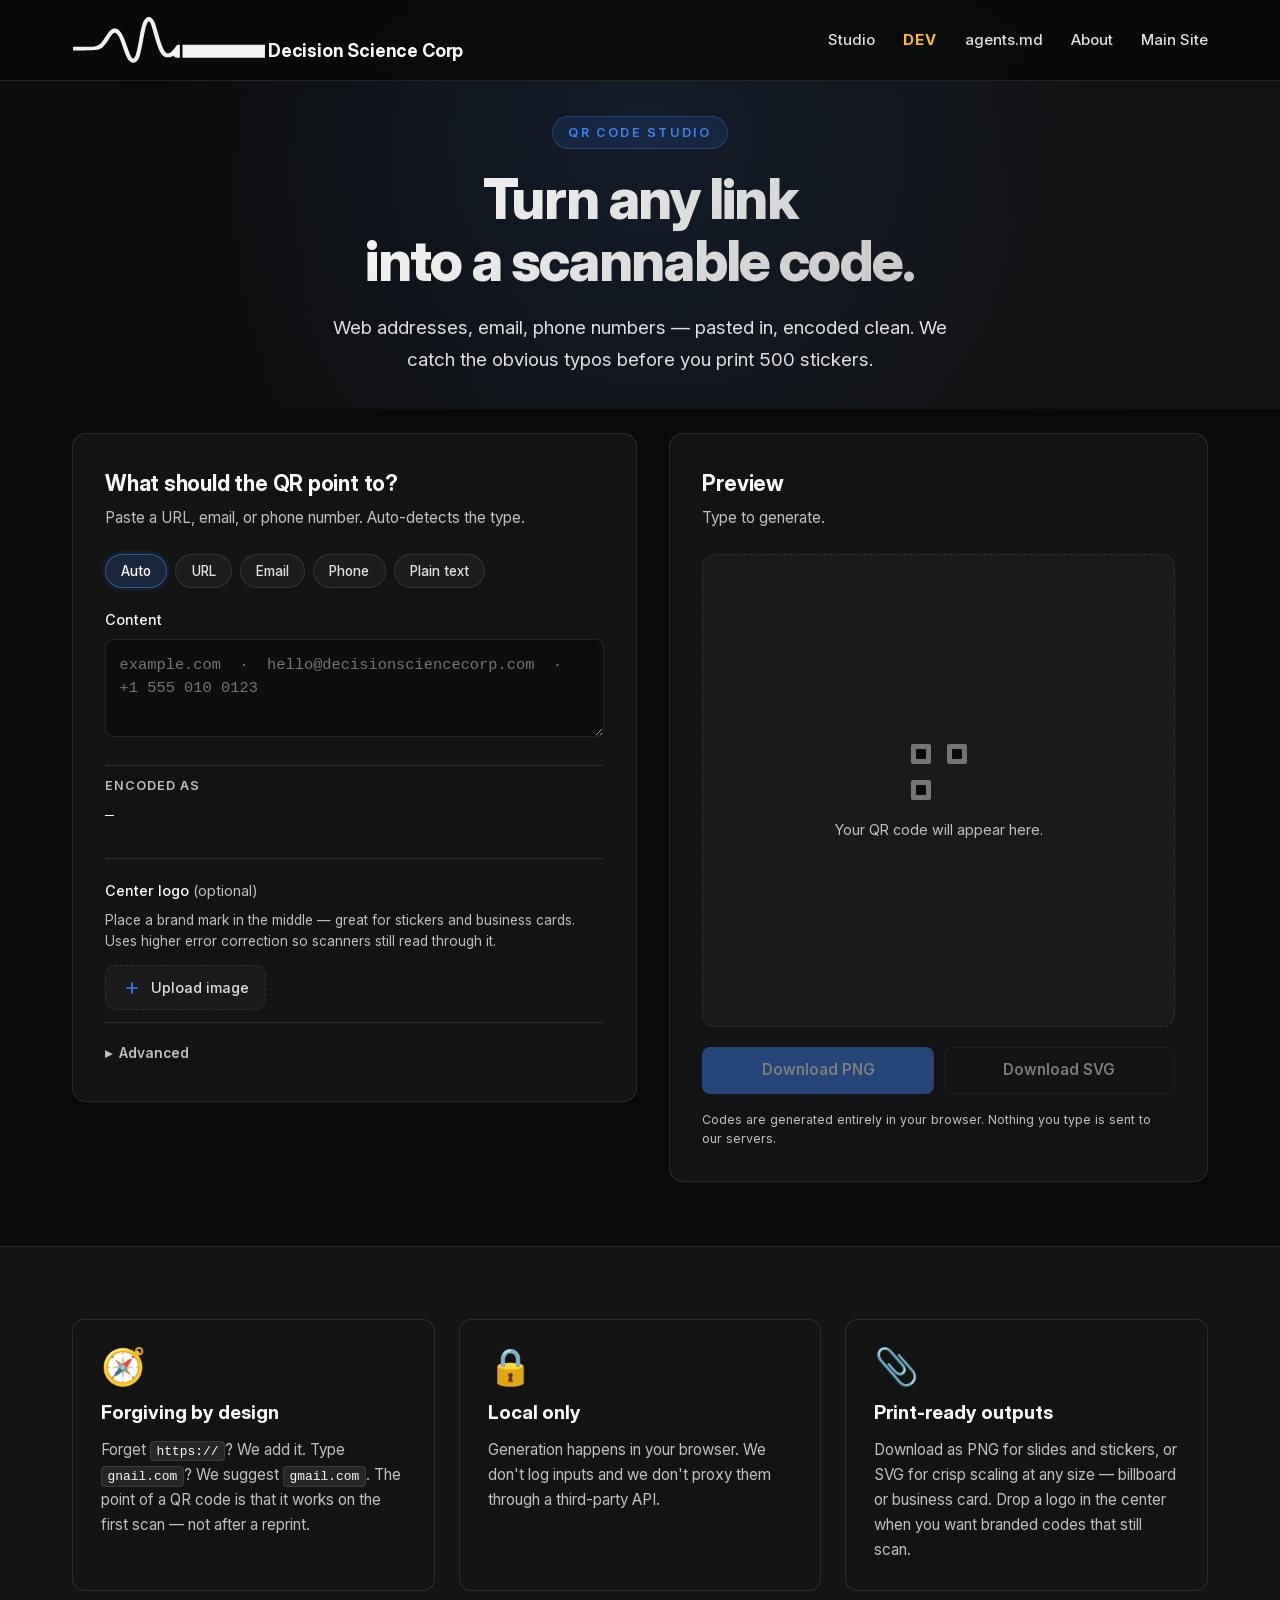
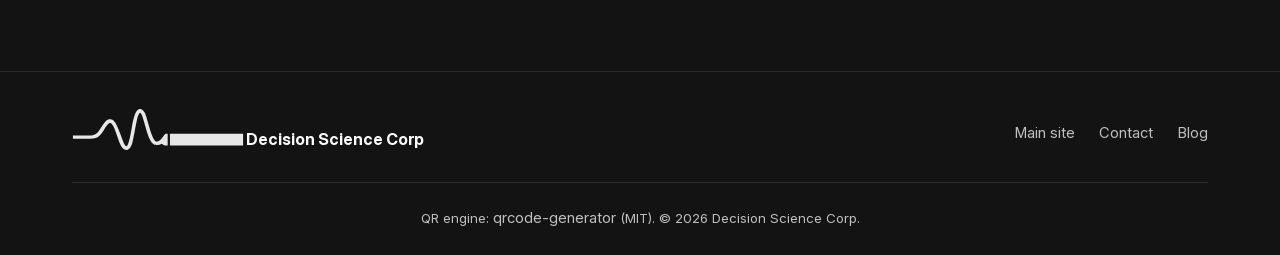
==== commit e64cdbfd: "Open-source slice: AGPL API, SDKs, DEV docs, and SMCP plugin. Adds REST v1 (normalize/generate), PHP" ====
--- a/public/index.html
+++ b/public/index.html
@@ -25,6 +25,8 @@
             </a>
             <ul class="nav-menu" id="nav-menu">
                 <li><a href="#studio" class="nav-link">Studio</a></li>
+                <li><a href="dev/index.php" class="nav-link nav-link-dev">DEV</a></li>
+                <li><a href="dev/docs.php?path=agents" class="nav-link">agents.md</a></li>
                 <li><a href="#about" class="nav-link">About</a></li>
                 <li><a href="https://decisionsciencecorp.com/" class="nav-link">Main Site</a></li>
             </ul>
--- a/public/styles.css
+++ b/public/styles.css
@@ -173,6 +173,16 @@
 
 .nav-link:hover::after { width: 100%; }
 
+.nav-link-dev {
+    color: #fbbf24 !important;
+    font-weight: 700;
+    letter-spacing: 0.06em;
+}
+
+.nav-link-dev::after {
+    background: #fbbf24;
+}
+
 /* ─────────────────────────  Hero (compact)  ──────────────────────────────── */
 
 .hero {
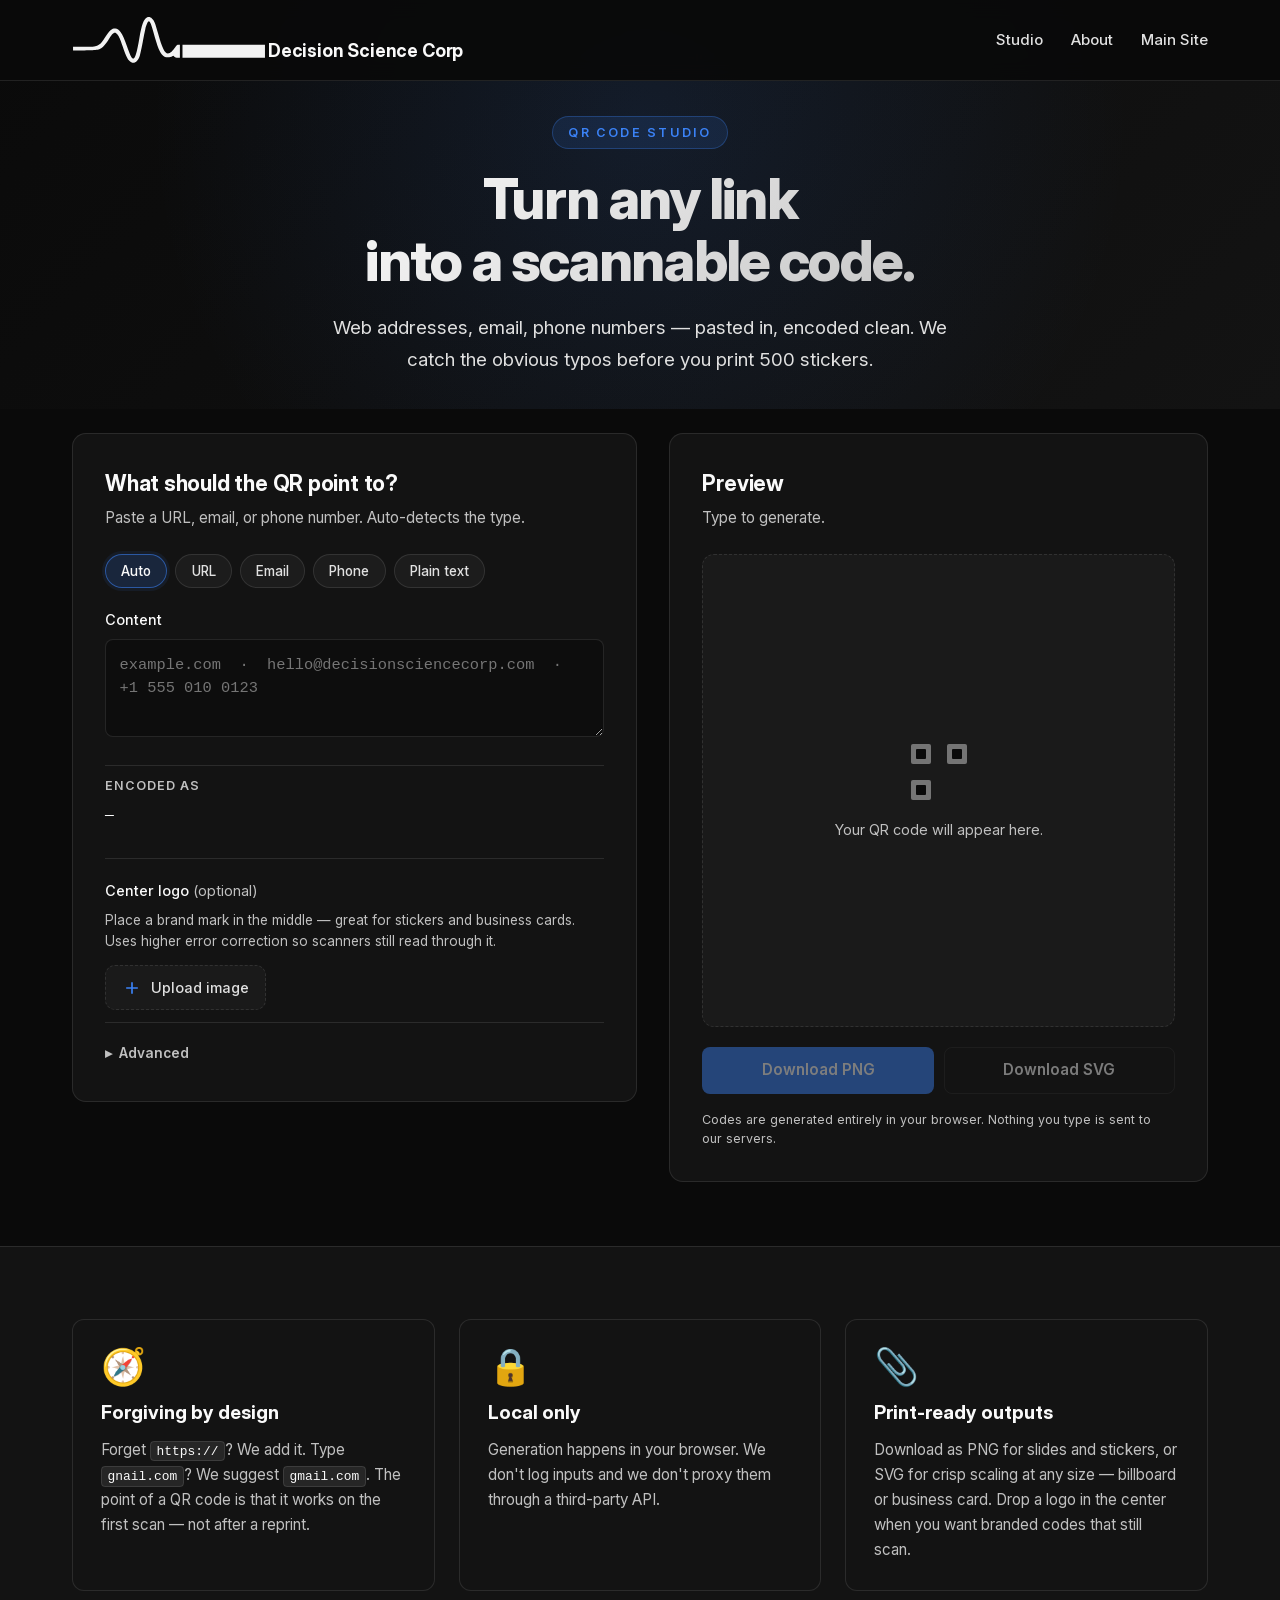
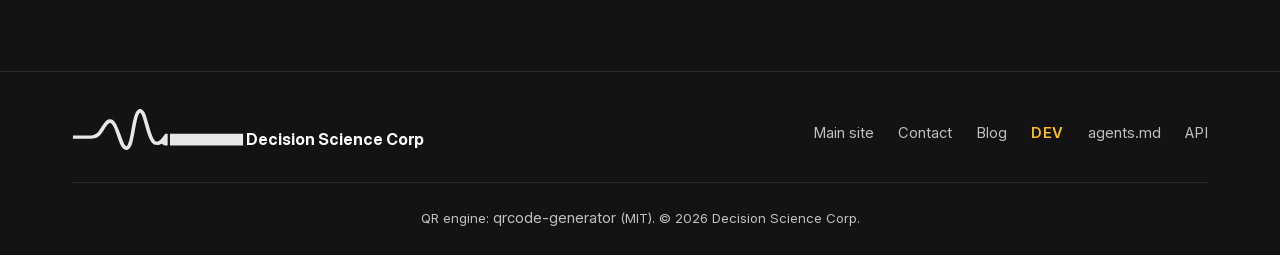
==== commit 57f05f6e: "Move DEV, agents.md, and API links to the site footer. Keeps the top nav focused on the studio; deve" ====
--- a/public/index.html
+++ b/public/index.html
@@ -25,8 +25,6 @@
             </a>
             <ul class="nav-menu" id="nav-menu">
                 <li><a href="#studio" class="nav-link">Studio</a></li>
-                <li><a href="dev/index.php" class="nav-link nav-link-dev">DEV</a></li>
-                <li><a href="dev/docs.php?path=agents" class="nav-link">agents.md</a></li>
                 <li><a href="#about" class="nav-link">About</a></li>
                 <li><a href="https://decisionsciencecorp.com/" class="nav-link">Main Site</a></li>
             </ul>
@@ -225,6 +223,9 @@
                     <li><a class="footer-link" href="https://decisionsciencecorp.com/">Main site</a></li>
                     <li><a class="footer-link" href="https://decisionsciencecorp.com/#contact">Contact</a></li>
                     <li><a class="footer-link" href="https://decisionsciencecorp.com/blog.php">Blog</a></li>
+                    <li><a class="footer-link footer-link--dev" href="dev/index.php">DEV</a></li>
+                    <li><a class="footer-link" href="dev/docs.php?path=agents">agents.md</a></li>
+                    <li><a class="footer-link" href="dev/docs.php?path=api">API</a></li>
                 </ul>
             </div>
             <div class="footer-bottom">
--- a/public/styles.css
+++ b/public/styles.css
@@ -820,6 +820,14 @@
 
 .footer-link:hover { color: var(--text-primary); }
 
+.footer-link--dev {
+    color: #fbbf24;
+    font-weight: 600;
+    letter-spacing: 0.04em;
+}
+
+.footer-link--dev:hover { color: #fcd34d; }
+
 .footer-bottom {
     padding-top: 1.5rem;
     border-top: 1px solid var(--border-color);
